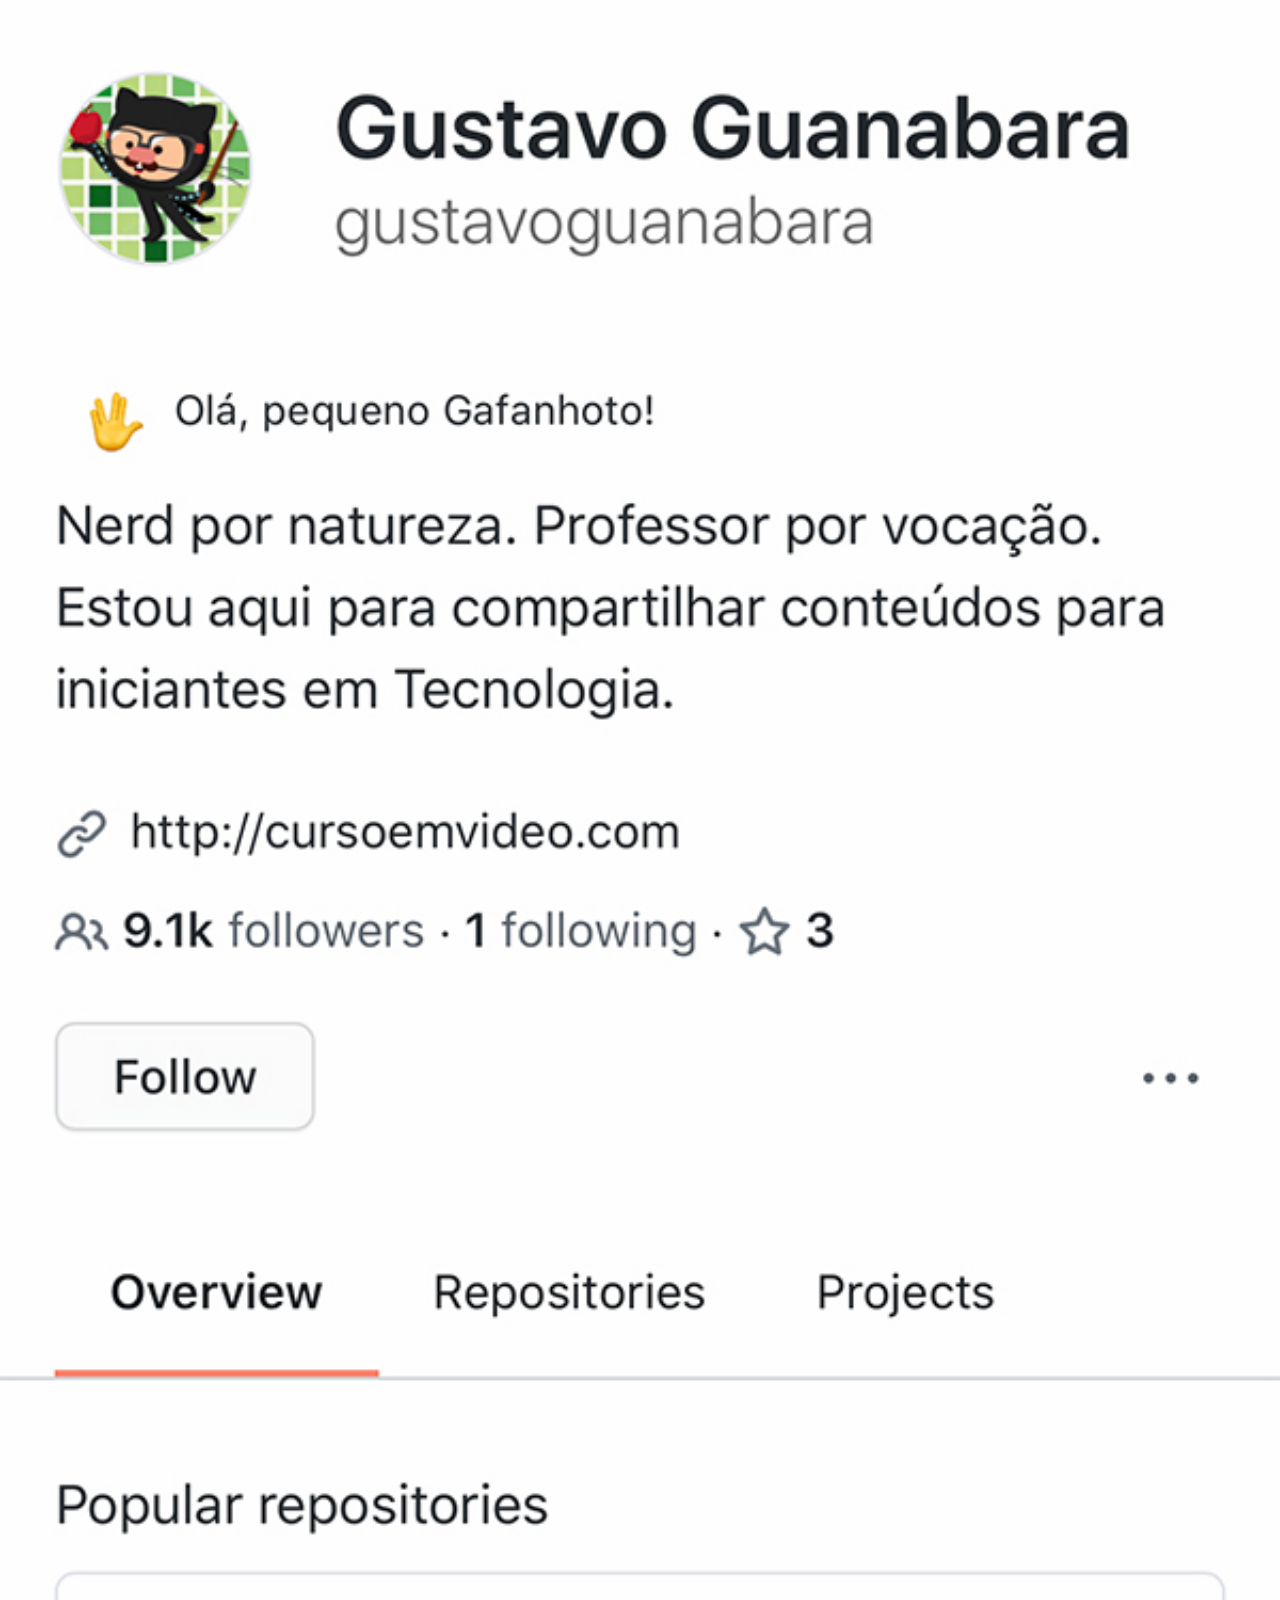
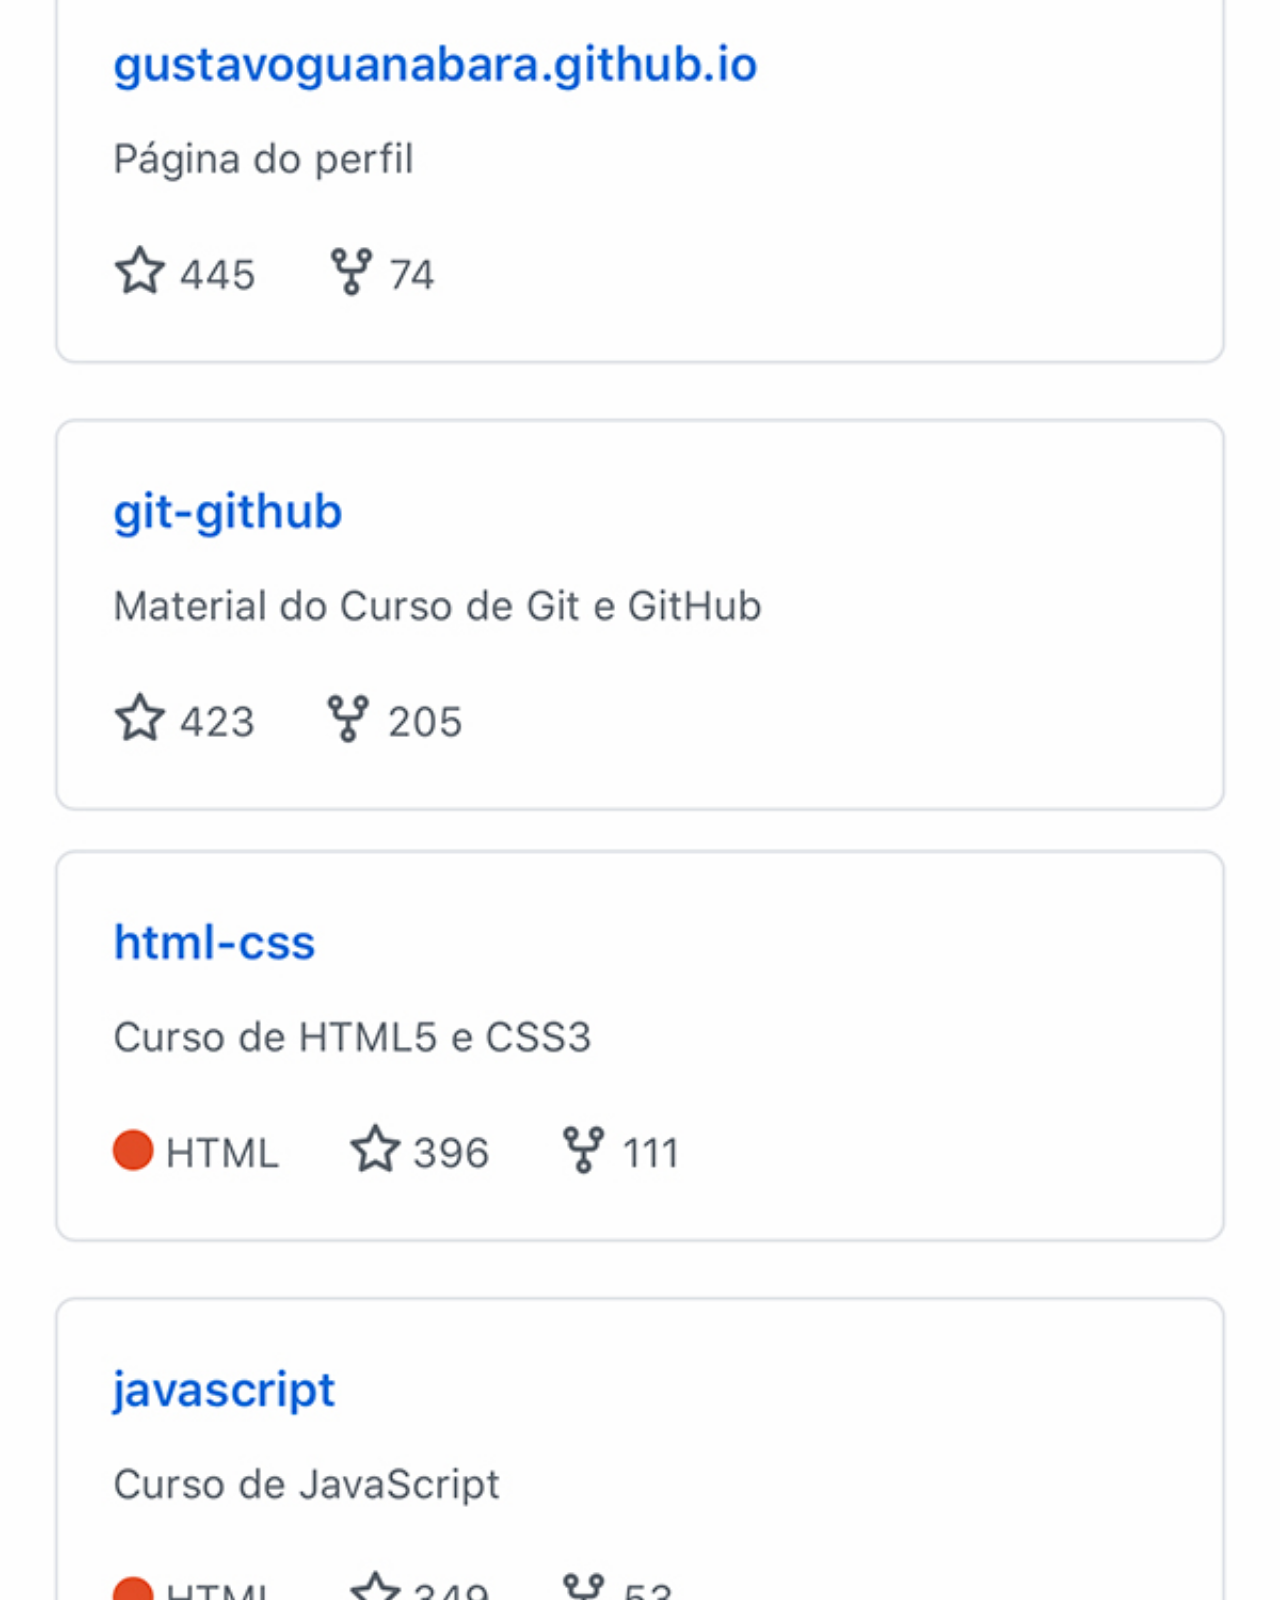
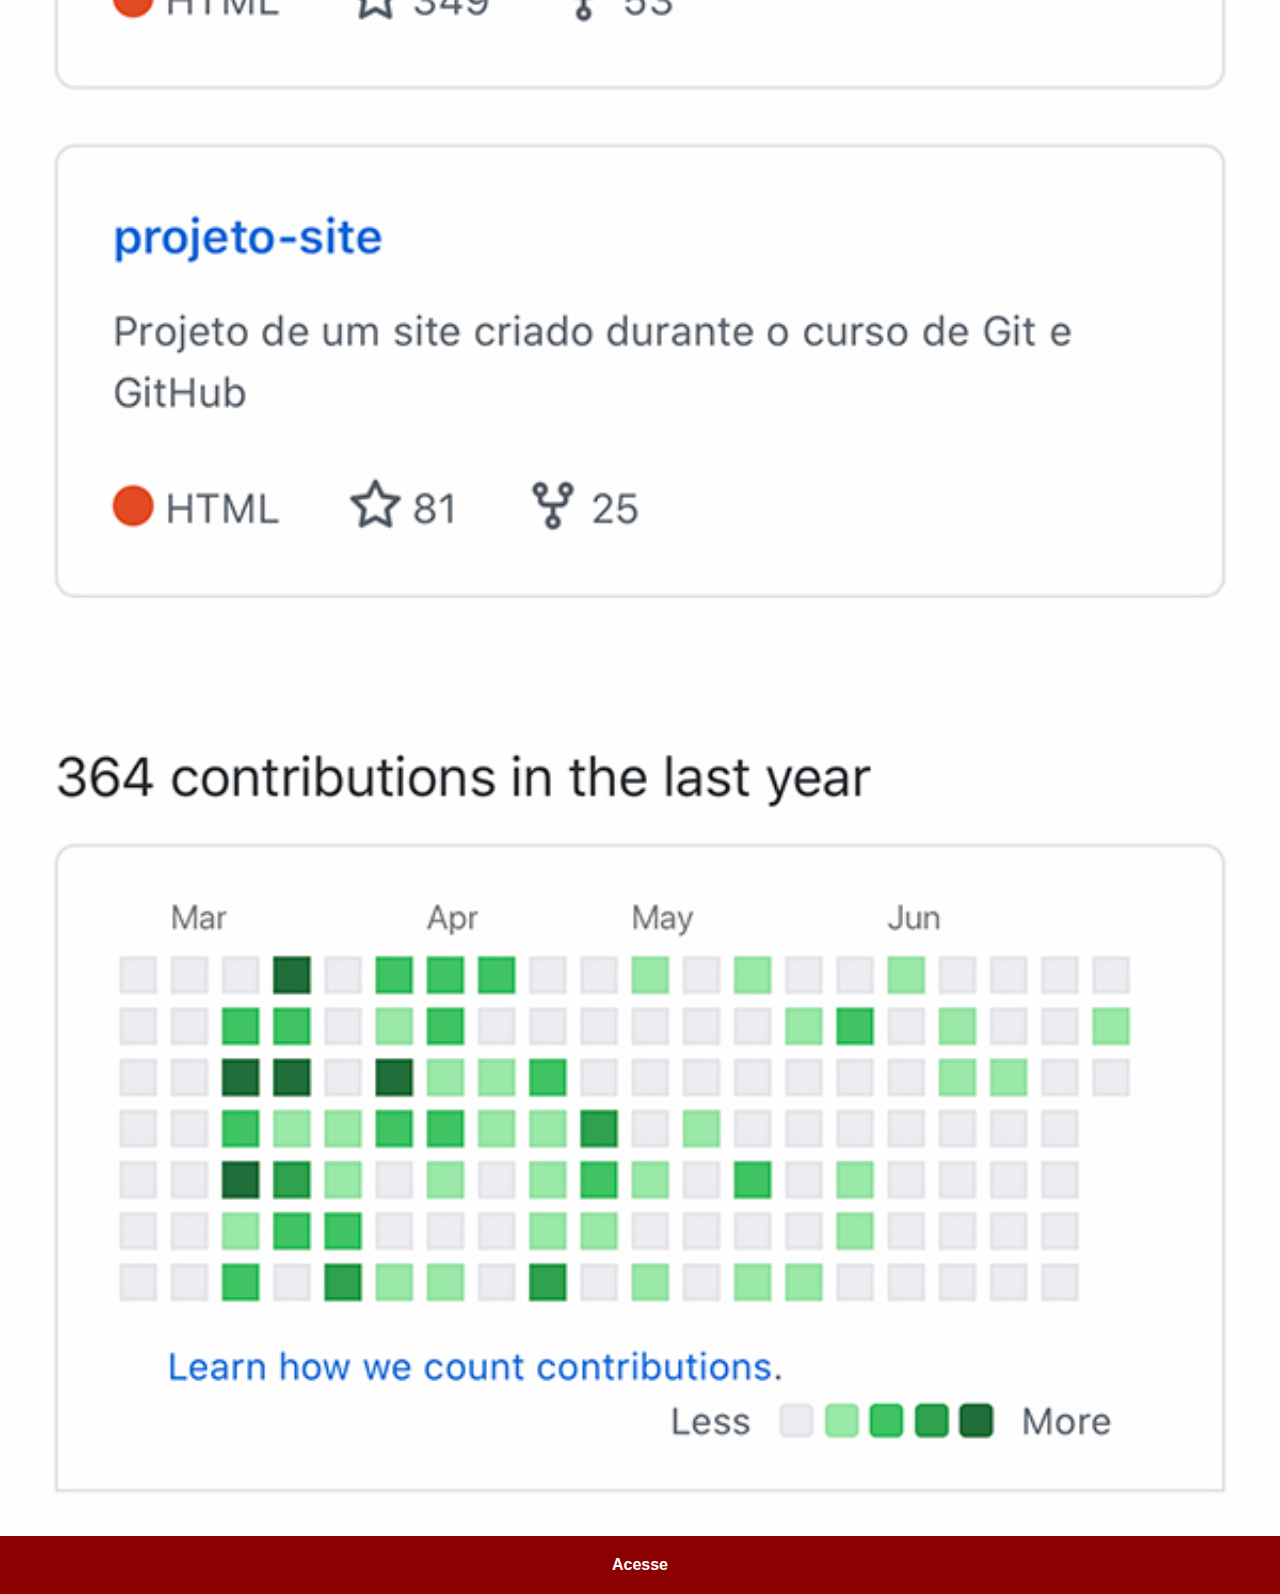
==== github.html @ 6ba8e749 "att" ====
<!DOCTYPE html>
<html lang="pt-br">
<head>
    <meta charset="UTF-8">
    <meta name="viewport" content="width=device-width, initial-scale=1.0">
    <title>github</title>
    <link rel="stylesheet" href="estilos/social.css">
</head>
<body>
    <img src="imagens/tela-github.jpg" alt="github">
    <a href="github.com/gustavoguanabara">Acesse</a>
</body>
</html>
---- estilos/social.css ----
@charset "UTF-8";

*{
    margin: 0;
    padding: 0;
    font-family: Arial, Helvetica, sans-serif;
}

::-webkit-scrollbar{
    width: 0px;
    height: 0px;
}

img{
    width: 100vw;
}

a{
    display: block;
    background-color: darkred;
    color: white;
    padding: 20px;
    text-align: center;
    font-weight: bolder;
    text-decoration: none;
}

a:hover{
    background-color: red;
}
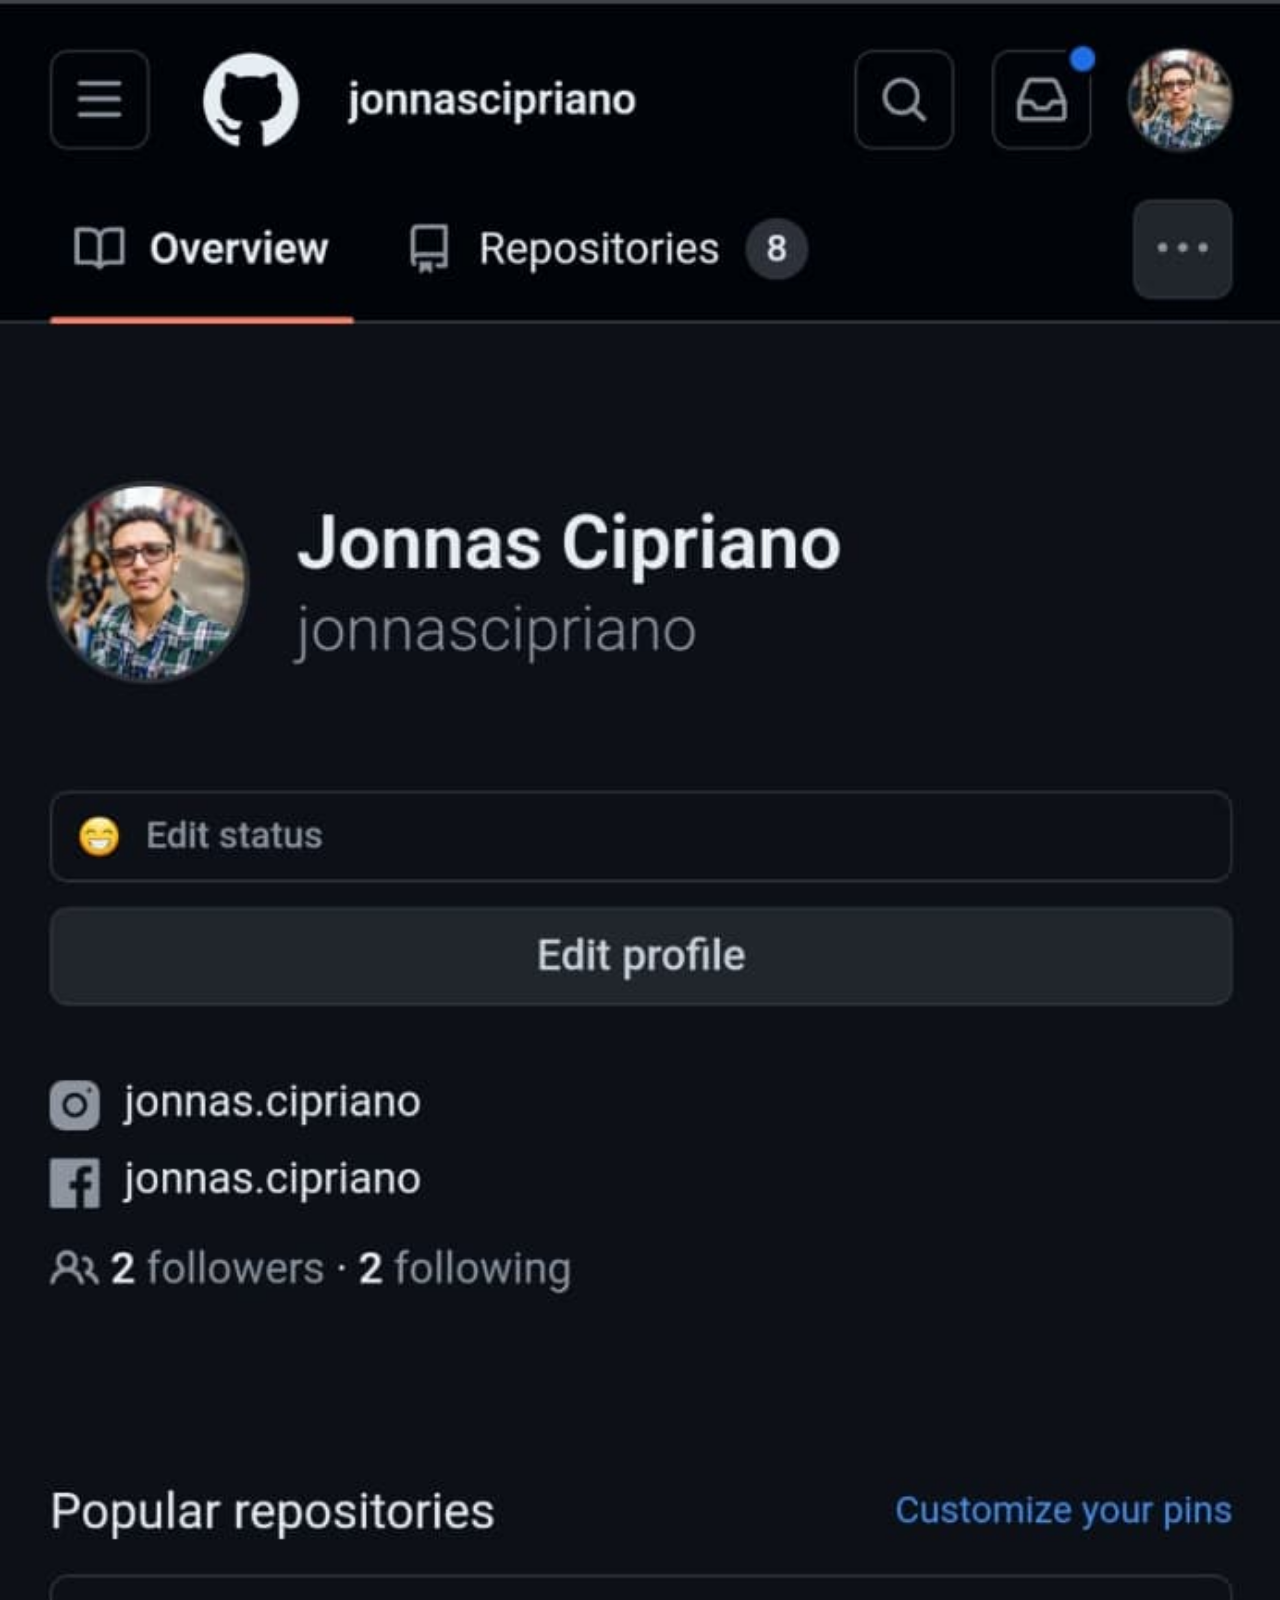
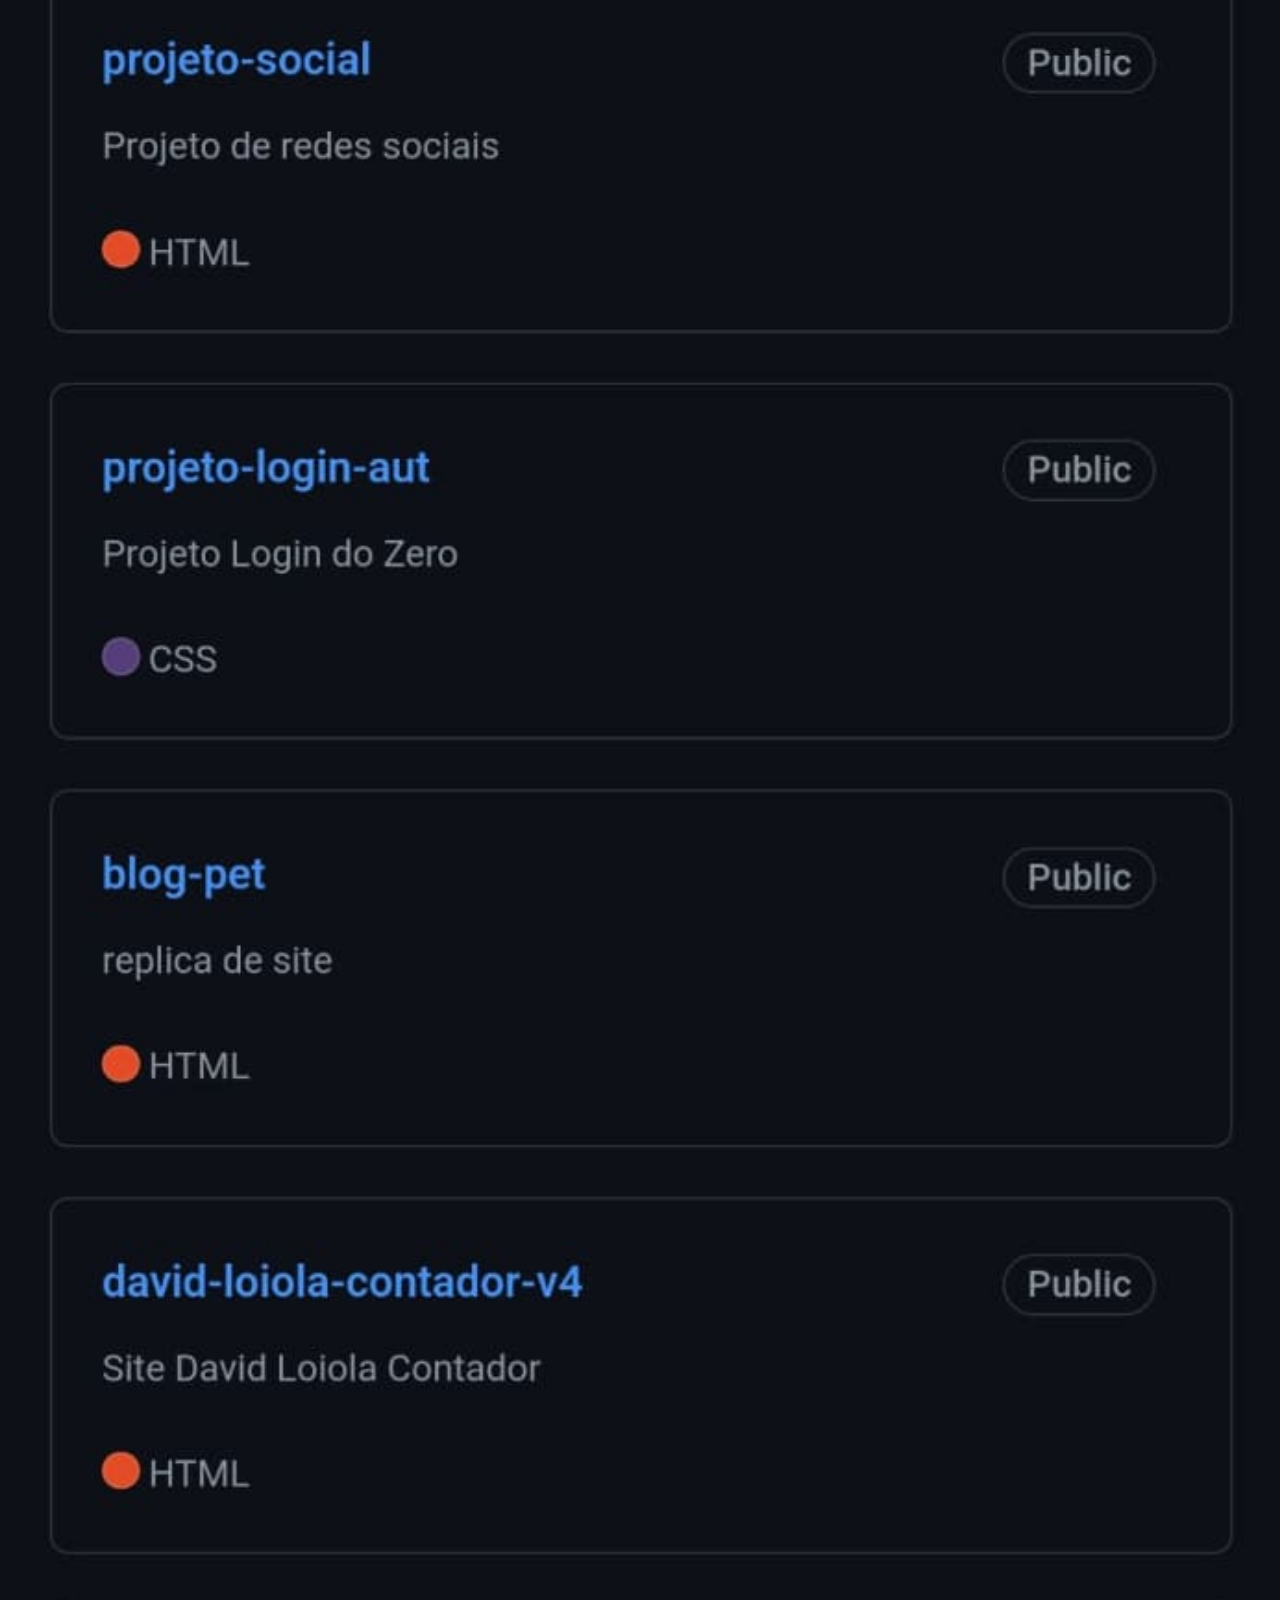
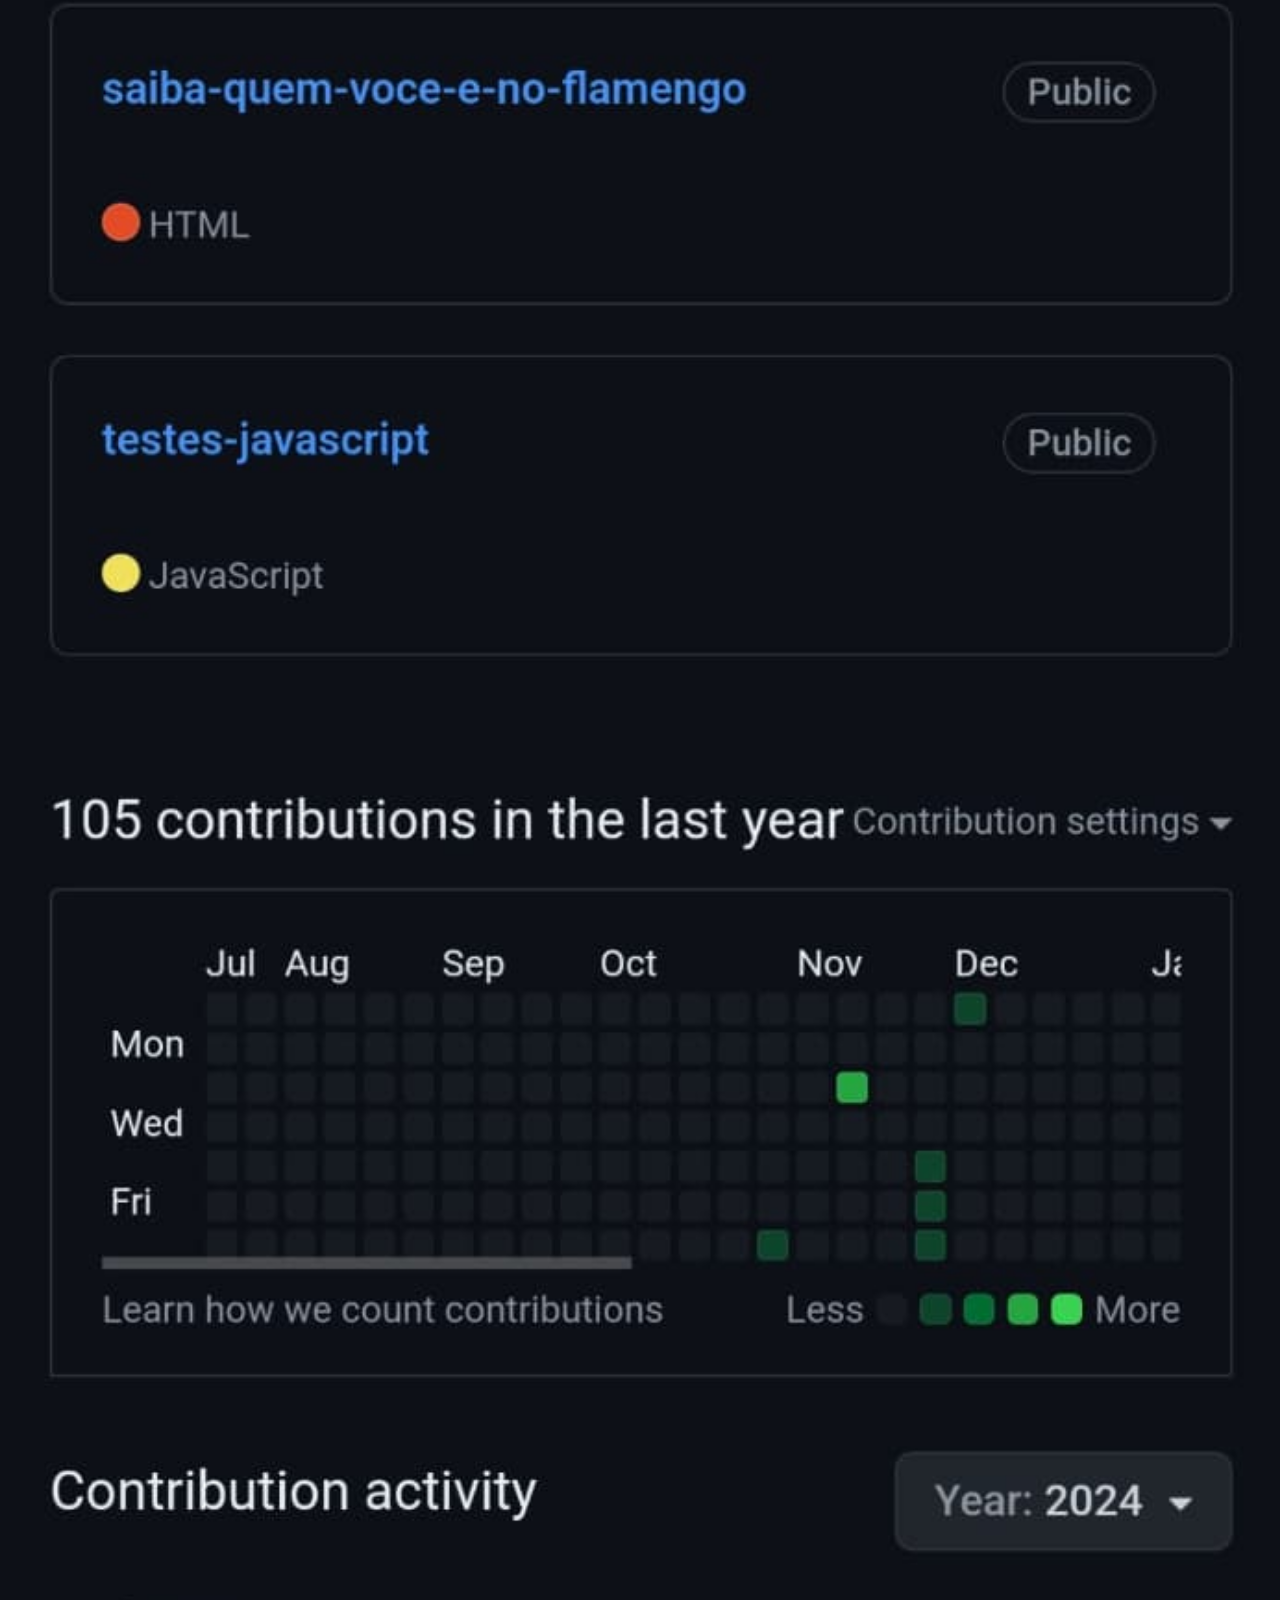
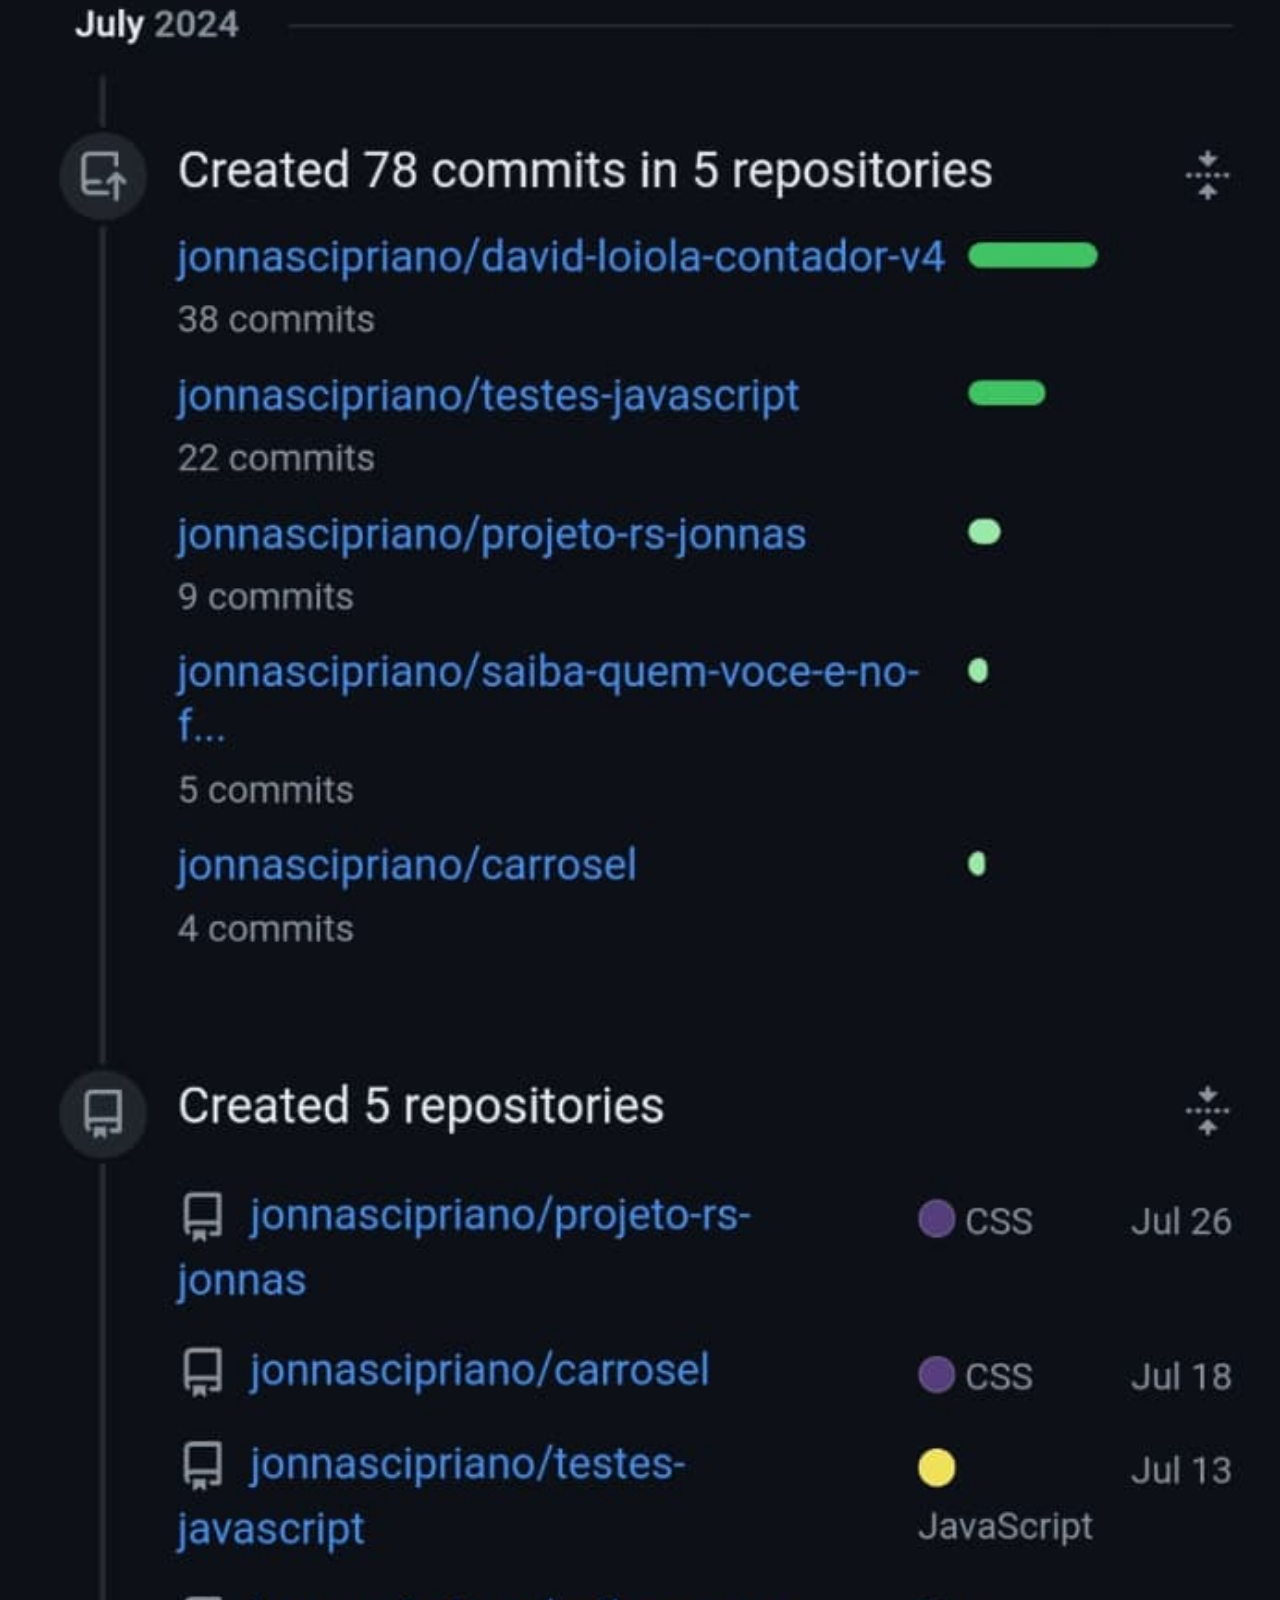
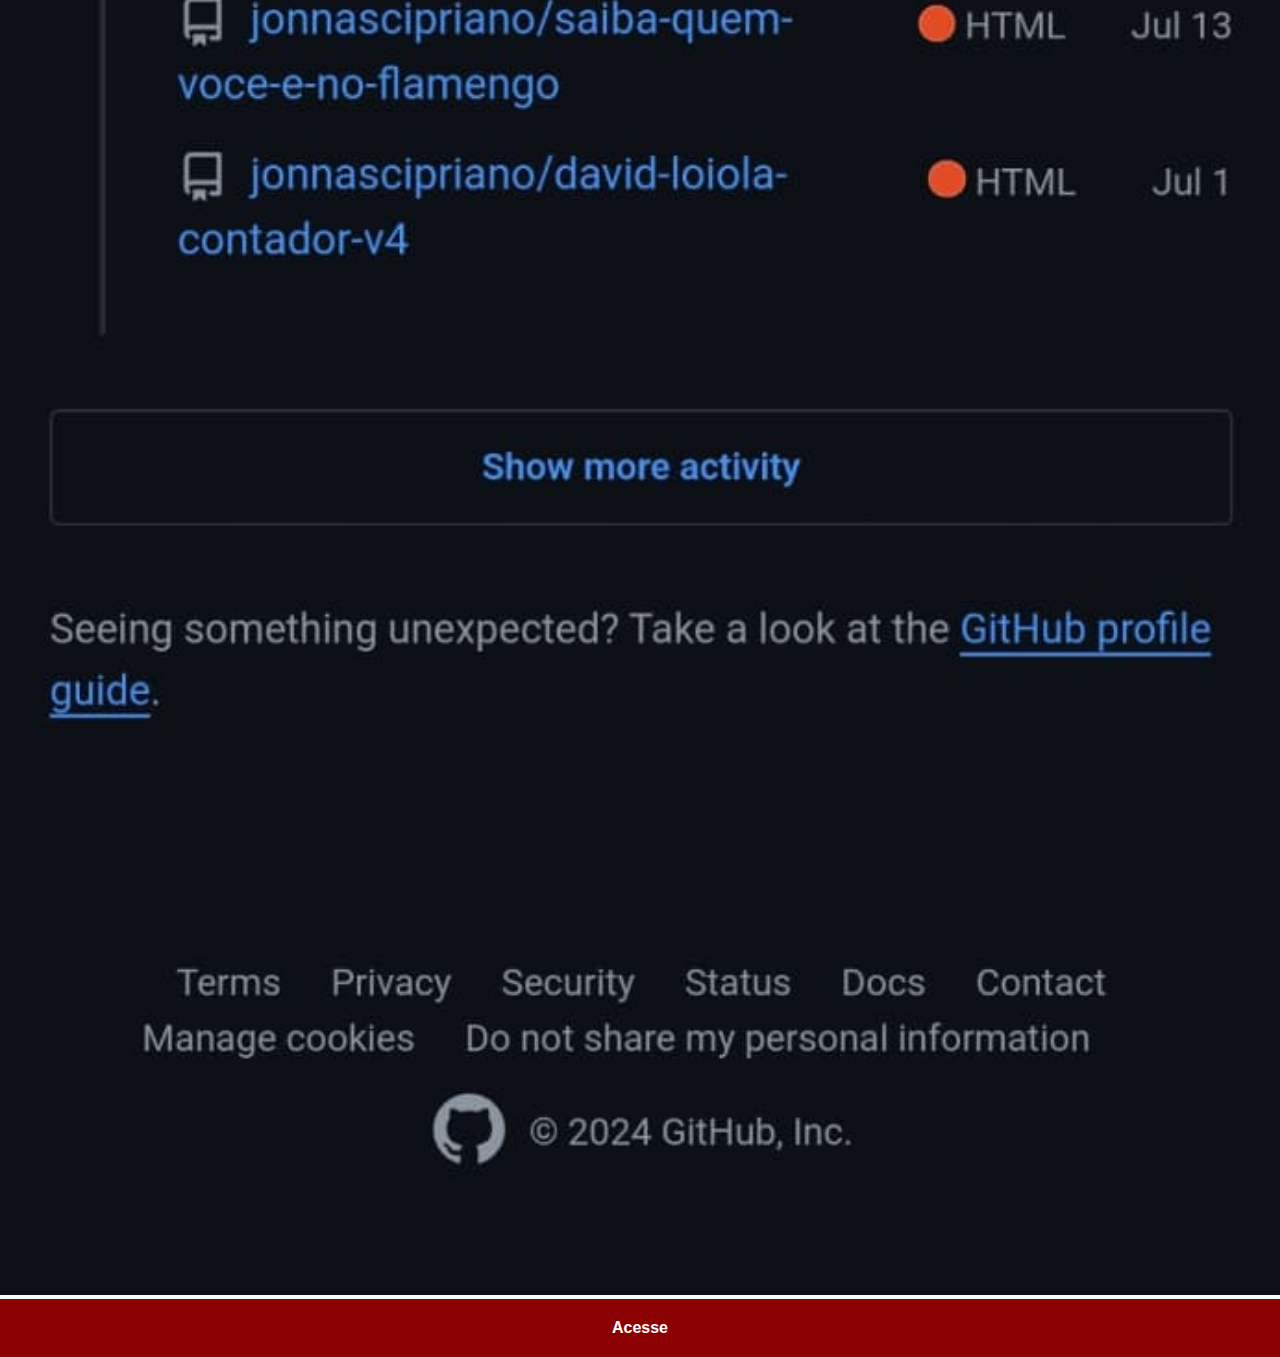
==== commit ea6205cb: "corrigi links" ====
--- a/github.html
+++ b/github.html
@@ -7,7 +7,7 @@
     <link rel="stylesheet" href="estilos/social.css">
 </head>
 <body>
-    <img src="imagens/tela-github.jpg" alt="github">
-    <a href="github.com/gustavoguanabara">Acesse</a>
+    <img src="imagens/github-jonnas.jfif" alt="github">
+    <a href="github.com/jonnascipriano" target="_blank">Acesse</a>
 </body>
 </html>